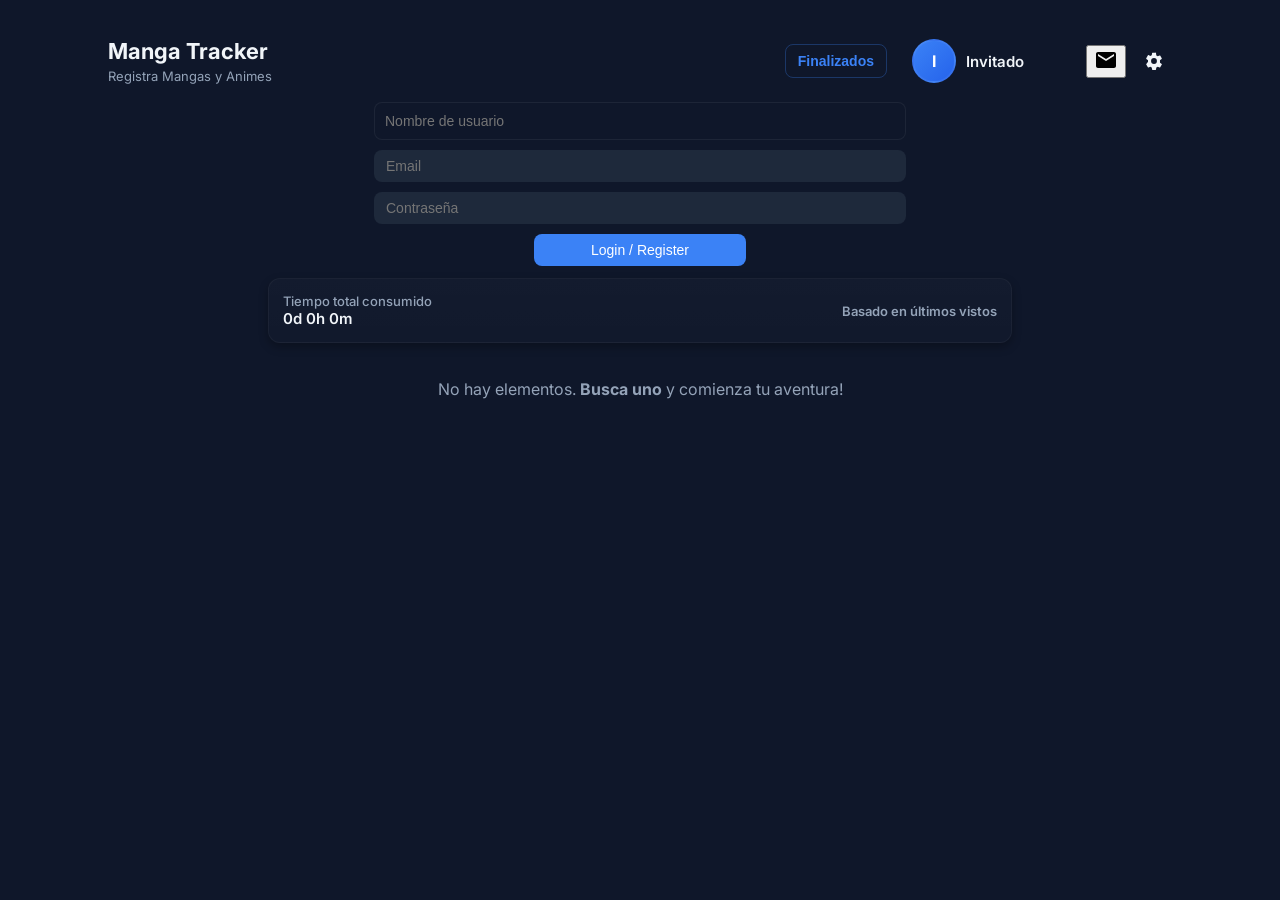
==== index.html @ c541d870 "deleting review" ====
<!doctype html>
<html lang="es">
<head>
  <meta charset="utf-8" />
  <meta name="viewport" content="width=device-width,initial-scale=1" />
  <title>Manga Tracker</title>
  <link href="https://fonts.googleapis.com/css2?family=Inter:wght@400;600;700&display=swap" rel="stylesheet">
  <link rel="icon" href="./icons/icon.png" type="image/png" />
  <link rel="stylesheet" href="styles.css">
  <!-- FAVICONS -->
  <link rel="icon" type="image/png" sizes="16x16" href="./icons/icon-16.png">
  <link rel="icon" type="image/png" sizes="32x32" href="./icons/icon-32.png">
  <link rel="icon" type="image/png" sizes="192x192" href="./icons/icon-192.png">

  <link rel="apple-touch-icon" sizes="192x192" href="./icons/icon-192.png">
  <link rel="shortcut icon" href="./icons/icon-32.png">

  <!-- MANIFEST -->
  <link rel="manifest" href="manifest.json">

  <meta name="description" content="Lleva seguimiento de tus mangas y animes con carga instantánea, sincronización en la nube y detección de nuevos capítulos.">
  <meta name="keywords" content="manga tracker, zonatmo, anime tracker, seguimiento manga, capitulos nuevos">

  <!-- OpenGraph for social -->
  <meta property="og:title" content="MangaTracker – Tu biblioteca personalizada">
  <meta property="og:description" content="Organiza tu progreso de manga y anime fácilmente.">
  <meta property="og:image" content="icon.png">
  <meta property="og:url" content="https://woldroj.github.io/Manga-Tracker/">
  <!-- Google tag (gtag.js) -->
  <script async src="https://www.googletagmanager.com/gtag/js?id=G-1VY5WJG76J"></script>
  <script>
    window.dataLayer = window.dataLayer || [];
    function gtag(){dataLayer.push(arguments);}
    gtag('js', new Date());
    gtag('config', 'G-1VY5WJG76J');
  </script>

<!-- HTML -->
</head>
<body data-theme="dark">
  <div class="app">
    <header class="app-header">
      <div class="brand">
        <div class="title">Manga Tracker</div>
        <div class="subtitle">Registra Mangas y Animes</div>
      </div>

      <!-- Desktop profile + gear -->
      <div class="profile-area" id="profile-area" aria-hidden="false">
        <div class="top-actions">

          <!-- BUTTONS TOP -->

          <button id="btn-volver-search" style="display:none" class="top-btn">Volver</button>
          <button id="btn-finalizados-pc" class="top-btn">Finalizados</button>
          <button id="btn-volver-pc" class="top-btn" style="display:none;">Volver</button>
        </div>

        <!-- PROFILE -->

        <div class="profile-pic" id="profile-pic" title="Ver perfil / ajustes">
          <img id="profile-img" src="" alt="avatar" style="display:none">
          <span id="profile-initial" class="profile-initial">I</span>
        </div>

        <div class="user-block">
          <div class="user-name" id="user-name-block">
            <span id="user-display">Invitado</span>
          </div>
        </div>

        <!-- SETTINGS -->

        <div class="notifications-container">
          <button id="btn-mail-requests" class="icon-btn" title="Solicitudes de amistad">
            <svg viewBox="0 0 24 24" width="24" height="24" fill="currentColor">
              <path d="M20 4H4c-1.1 0-1.99.9-1.99 2L2 18c0 1.1.9 2 2 2h16c1.1 0 2-.9 2-2V6c0-1.1-.9-2-2-2zm0 4l-8 5-8-5V6l8 5 8-5v2z"/>
            </svg>
            <span id="request-badge" class="badge hidden">0</span>
          </button>
          
          <div id="requests-dropdown" class="dropdown-content hidden">
            <div class="dropdown-header">Solicitudes de amistad</div>
            <div id="requests-items-list">
              <p class="empty-msg">No tienes solicitudes pendientes</p>
            </div>
          </div>
        </div>

        <button class="gear-btn" id="gear-btn" aria-label="Ajustes" title="Ajustes">
          <!-- gear SVG (simple, well-proportioned) -->
          <svg viewBox="0 0 24 24" fill="currentColor" aria-hidden="true">
            <path d="M19.14 12.936c.04-.303.06-.61.06-.936s-.02-.633-.06-.936l2.03-1.58a.5.5 0 0 0 .12-.64l-1.92-3.32a.5.5 0 0 0-.6-.22l-2.39.96a7.03 7.03 0 0 0-1.62-.94l-.36-2.54A.5.5 0 0 0 13.8 2h-3.6a.5.5 0 0 0-.5.42l-.36 2.54a7.03 7.03 0 0 0-1.62.94l-2.39-.96a.5.5 0 0 0-.6.22L2.7 8.84a.5.5 0 0 0 .12.64l2.03 1.58c-.04.303-.06.61-.06.936s.02.633.06.936L2.82 15.56a.5.5 0 0 0-.12.64l1.92 3.32c.14.24.45.34.7.22l2.39-.96c.5.38 1.05.69 1.62.94l.36 2.54c.05.28.28.49.56.49h3.6c.28 0 .51-.21.56-.49l.36-2.54c.57-.25 1.12-.56 1.62-.94l2.39.96c.25.1.55.02.7-.22l1.92-3.32a.5.5 0 0 0-.12-.64l-2.03-1.58zM12 15.5A3.5 3.5 0 1 1 12 8.5a3.5 3.5 0 0 1 0 7z"/>
          </svg>
        </button>

            <!-- SETTINGS SIDEBAR -->
        <aside class="settings-sidebar" id="settings-sidebar" aria-hidden="true">

          <div class="settings-content">
            <div class="settings-header">
              <h3>Ajustes</h3>
            </div>

            <div class="settings-divider"></div>
            <!-- TEMAS CLAROS -->
            <div class="settings-section">
              <h4>Claros</h4>
              <div class="theme-grid" id="theme-grid-light"></div>
            </div>

            <div class="settings-divider"></div>

            <!-- TEMAS OSCUROS -->
            <div class="settings-section">
              <h4>Oscuros</h4>
              <div class="theme-grid" id="theme-grid-dark"></div>
            </div>

            <div class="settings-divider"></div>

            <div class="settings-section" id="s-goProfile">
              <svg viewBox="0 0 24 24" width="24" height="24" fill="currentColor">
                <path d="M12 12c2.76 0 5-2.24 5-5S14.76 2 12 2 7 4.24 7 7s2.24 5 5 5z" />
                <path d="M2 22c0-4.42 4.03-8 10-8s10 3.58 10 8" />
              </svg>
              <div class="label">Perfil</div>
            </div>

            <div class="settings-divider"></div>

            <div class="settings-section" id="s-goFriends">
              <svg viewBox="0 0 24 24" fill="currentColor" width="24" height="24">
                <path d="M16 11c1.66 0 2.99-1.34 2.99-3S17.66 5 16 5s-3 1.34-3 3 1.34 3 3 3zm-8 0c1.66 0 2.99-1.34 2.99-3S9.66 5 8 5 5 6.34 5 8s1.34 3 3 3zm0 2c-2.33 0-7 1.17-7 3.5V19h14v-2.5c0-2.33-4.67-3.5-7-3.5zm8 0c-.29 0-.62.02-.97.05 1.16.84 1.97 1.97 1.97 3.45V19h6v-2.5c0-2.33-4.67-3.5-7-3.5z"/>
              </svg>
              <div class="label">Amigos</div>
            </div>

          </div>

          <!-- FOOTER -->
          <div class="settings-footer">

            <div class="settings-item" id="s-signout">
              <!-- TU SVG EXISTENTE -->
              <svg viewBox="0 0 24 24" fill="currentColor" width="18" height="18">
                <path d="M16 13v-2H7V8l-5 4 5 4v-3h9zM20 3h-8v2h8v14h-8v2h8a2 2 0 0 0 2-2V5a2 2 0 0 0-2-2z"/>
              </svg>
              <span>Cerrar sesión</span>
            </div>

            <div class="settings-divider"></div>

            <button class="settings-close-btn" id="settings-close">
              Cerrar
            </button>

          </div>
        </aside>

        <div class="settings-overlay" id="settings-overlay"></div>
      </div>
    </header>

    <!-- auth controls -->
    <div class="controls" id="auth-controls">
      <input type="text" id="username" placeholder="Nombre de usuario">
      <input type="email" id="email" placeholder="Email">
      <input type="password" id="password" placeholder="Contraseña">
      <button id="btn-login" class="btn primary">Login / Register</button>
    </div>

    <!-- desktop logged controls -->
    <div class="controls" id="user-controls" style="display:none">
      <div id="jikan-alert" style="display: none; background: #fef2f2; border-left: 5px solid #ef4444; padding: 15px; margin: 15px; border-radius: 8px; position: relative; overflow: hidden; animation: fadeIn 0.4s ease;">
        <div style="display: flex; align-items: center; gap: 12px;">
            <span style="font-size: 24px;">⚠️</span>
            <div>
                <h4 style="margin: 0; color: #991b1b; font-size: 1rem;">Servidores de MyAnimeList saturados</h4>
                <p style="margin: 5px 0 0; color: #b91c1c; font-size: 0.85rem;">
                    Fallo global de Jikan (API). Se restablecera pasado un tiempo...
                </p>
            </div>
        </div>
        <div id="alert-progress" style="position: absolute; bottom: 0; left: 0; height: 3px; background: #ef4444; width: 100%;"></div>
    </div>
      <!-- 🔍 MANGA SEARCHER -->
      <section id="zm-search" class="search-box">
        <div class="search-bar">
          <input id="zm-query" type="text" placeholder="Buscar manga o anime…">

          <button id="filter-btn" class="btn">Filtrar</button>

          <button id="zm-search-btn">Buscar</button>
        </div>

        <div id="filter-panel" class="filter-panel hidden">
          <div class="filter-group">
            <label>Tipo</label>
            <select id="filter-type">
              <option value="manga">Manga</option>
              <option value="anime">Anime</option>
            </select>
          </div>

          <div class="filter-group">
            <label>Ordenar por</label>
            <select id="filter-order">
              <option value="chapters">Capítulos</option>
              <option value="title">Título</option>
            </select>
          </div>

          <div class="filter-group">
            <label>Orden</label>
            <select id="filter-sort">
              <option value="desc">Descendente</option>
              <option value="asc">Ascendente</option>
            </select>
          </div>
        </div>

        <div id="zm-results" class="grid"></div>
      </section>
    </div>

    <!-- time box (total consumed) -->
    <div id="time-box" aria-hidden="true">
      <div>
        <div class="label">Tiempo total consumido</div>
        <div id="time-box-value">0d 0h 0m</div>
      </div>
      <div style="font-size:13px;color:var(--muted)">Basado en últimos vistos</div>
    </div>

    <main>
      <section class="grid" id="grid"></section>
      <p id="empty" style="color:var(--muted);text-align:center;">No hay elementos. <strong> Busca uno</strong> y comienza tu aventura!</p>
    </main>

    <section id="user-view" class="view-container" style="display: none; padding: 20px 0;">
      <div class="user-profile-header">
        <div class="user-avatar-wrapper">
          <img id="user-page-avatar" src="./icons/icon-192.png" alt="Perfil">
          <button class="avatar-edit-btn" onclick="document.getElementById('file-photo').click()">
            <svg viewBox="0 0 24 24" width="18" height="18" fill="none" stroke="currentColor" stroke-width="2">
              <path d="M23 19a2 2 0 0 1-2 2H3a2 2 0 0 1-2-2V8a2 2 0 0 1 2-2h4l2-3h6l2 3h4a2 2 0 0 1 2 2z" />
              <circle cx="12" cy="13" r="4" />
            </svg>
          </button>
        </div>
        <div class="user-info-text">
          <div class="name-edit-group">
            <h1 id="user-page-name">Nombre de Usuario</h1>
            <span id="my-user-code" class="user-code-display" title="Haz click para copiar">MT-XXXXXX</span>
            <span id="copy-toast" class="copy-toast">¡Copiado!</span>
            <button id="btn-edit-name-page" class="icon-btn-edit">
              <svg viewBox="0 0 24 24" width="16" height="16" fill="none" stroke="currentColor" stroke-width="2">
                <path d="M11 4H4a2 2 0 0 0-2 2v14a2 2 0 0 0 2 2h14a2 2 0 0 0 2-2v-7" />
                <path d="M18.5 2.5a2.121 2.121 0 0 1 3 3L12 15l-4 1 1-4 9.5-9.5z" />
              </svg>
            </button>
          </div>
          <p id="user-page-email" class="muted-text">correo@ejemplo.com</p>
          <textarea id="user-bio" class="bio-textarea" placeholder="Escribe tu biografía aquí..."></textarea>
        </div>
      </div>

      <div id="public-mangas-container" class="profile-section">
        </div>

      <div class="profile-section stats-area">
        <div class="stats-header">
          <h2 class="section-title">Estadísticas</h2>
        </div>
        <div id="stats-content" class="stats-grid-display">
          <div class="stat-card"> <span id="stat-total">0</span> <label>Mangas y Animes</label> </div>
          <div class="stat-card"> <span id="stat-chapters">0</span> <label>Capítulos</label> </div>
          <div class="stat-card"> <span id="stat-time">0h</span> <label>Tiempo</label> </div>
        </div>
      </div>
    </section>

    <div id="friends-view" class="view-container" style="display:none">
      <div class="friends-header">
        <h2>Amigos</h2>
        <div class="search-friend-box">
          <input type="text" id="friend-search-input" placeholder="Buscar por código (ej: MT-WU893G)">
          <button id="btn-search-friend" class="btn primary">Buscar</button>
        </div>
      </div>

      <div id="search-result-area"></div>

      <div class="friends-sections">
        <section>
          <div id="mobile-requests-panel" class="hidden only-mobile-panel" style="
            margin: 15px;
            padding: 15px;
            background: rgba(59, 130, 246, 0.1);
            border: 1px dashed #3b82f6;
            border-radius: 12px;">

            <div style="display: flex; justify-content: space-between; align-items: center; margin-bottom: 12px;">
                <h3 style="font-size: 0.85rem; color: #3b82f6; text-transform: uppercase; letter-spacing: 1px; margin: 0;">
                    Solicitudes Pendientes
                </h3>
                <span id="requests-count-tag" style="background: #3b82f6; color: white; padding: 2px 8px; border-radius: 10px; font-size: 0.75rem; font-weight: bold;">0</span>
            </div>
            
            <div id="mobile-requests-list" style="display: flex; flex-direction: column; gap: 10px;"></div>
          </div>
        </section>

        <section>
          <h3>Mis Amigos</h3>
            <div id="friends-list-grid" class="friends-grid">
              <p class="muted-text">Aún no tienes amigos agregados.</p>
            </div>
        </section>
      </div>
    </div>

    <div id="public-profile-modal" class="modal hidden">
      <div class="profile-modal-content">
        <button id="close-public-profile" class="gear-btn" style="position: absolute; top: 15px; right: 15px;">
          <svg viewBox="0 0 24 24" width="24" height="24" fill="none" stroke="currentColor" stroke-width="2"><path d="M18 6L6 18M6 6l12 12"/></svg>
        </button>

        <div class="user-profile-header">
          <div class="user-avatar-wrapper">
            <img id="public-avatar" src="./icons/icon-192.png" alt="Avatar">
          </div>
          <div class="user-info-text">
            <h2 id="public-username" style="margin:0">Cargando...</h2>
            <span id="public-usercode" class="user-code-display">#000000</span>
            <p id="public-bio" class="bio-textarea" style="background:transparent; border:none; padding:0; min-height:auto; font-style:italic"></p>
          </div>
        </div>

        <div id="public-profile-action" style="margin-top: -15px; margin-bottom: 20px;"></div>

        <div class="user-public-section">
            <h3>Mangas</h3>
            <div id="public-mangas-list" class="mini-grid"></div>
        </div>

        <div class="user-public-section">
            <h3>Animes</h3>
            <div id="public-animes-list" class="mini-grid"></div>
        </div>

        <div class="profile-section">
          <div id="public-stats-container" style="position: relative;">
              <div id="public-stats" class="stats-grid-display">
                </div>
          </div>
        </div>
      </div>
    </div>
  </div>

  <!-- mobile bottom bar -->
  <div class="mobile-bar" id="mobile-bar" aria-hidden="true">
    <button class="mobile-btn" id="mobile-profile" title="Perfil" aria-label="Perfil" style="padding:0;border-radius:50%;">
      <div id="mobile-profile-pic" style="
        width:40px;height:40px;border-radius:50%;
        overflow:hidden;
        background:linear-gradient(135deg,#3b82f6,#2563eb);
        display:flex;align-items:center;justify-content:center;
      ">
        <img id="mobile-profile-img" src="" style="display:none;width:100%;height:100%;object-fit:cover;">
        <span id="mobile-profile-initial" style="font-weight:700;color:white;font-size:16px;">I</span>
      </div>
    </button>

    <button class="mobile-btn notifications-container" id="mobile-friends" title="Amigos" aria-label="Amigos">
      <svg viewBox="0 0 24 24" width="22" height="22" fill="none" stroke="currentColor" stroke-width="2" stroke-linecap="round" stroke-linejoin="round">
        <path d="M17 21v-2a4 4 0 0 0-4-4H5a4 4 0 0 0-4 4v2"></path>
        <circle cx="9" cy="7" r="4"></circle>
        <path d="M23 21v-2a4 4 0 0 0-3-3.87"></path>
        <path d="M16 3.13a4 4 0 0 1 0 7.75"></path>
      </svg>
      <span id="friend-badge-mobile" class="badge hidden">0</span>
    </button>

    <!-- BUTTON HOME (MÓVIL) -->
    <button class="mobile-btn" id="mobile-home" title="Inicio" aria-label="Inicio">
      <svg viewBox="0 0 24 24" width="20" height="20" fill="currentColor"><path d="M12 3l9 8h-3v10H6V11H3l9-8z"></path></svg>
    </button>

    <!-- BUTTON FINISHED (MÓVIL) -->
    <button class="mobile-btn" id="btn-finalizados-mobile" title="Finalizados" aria-label="Finalizados">
      <svg viewBox="0 0 24 24" width="20" height="20" fill="currentColor"><path d="M9 16.2l-3.5-3.5L4 14.2l5 5 11-11-1.5-1.5L9 16.2z"></path></svg>
    </button>

    <button class="mobile-btn" id="mobile-gear" title="Ajustes" aria-label="Ajustes">
      <!-- SVG To Mobile -->
      <svg viewBox="0 0 24 24" width="20" height="20" fill="currentColor">
        <path d="M19.14 12.936c.04-.303.06-.61.06-.936s-.02-.633-.06-.936l2.03-1.58a.5.5 0 0 0 .12-.64l-1.92-3.32a.5.5 0 0 0-.6-.22l-2.39.96a7.03 7.03 0 0 0-1.62-.94l-.36-2.54A.5.5 0 0 0 13.8 2h-3.6a.5.5 0 0 0-.5.42l-.36 2.54a7.03 7.03 0 0 0-1.62.94l-2.39-.96a.5.5 0 0 0-.6.22L2.7 8.84a.5.5 0 0 0 .12.64l2.03 1.58c-.04.303-.06.61-.06.936s.02.633.06.936L2.82 15.56a.5.5 0 0 0-.12.64l1.92 3.32c.14.24.45.34.7.22l2.39-.96c.5.38 1.05.69 1.62.94l.36 2.54c.05.28.28.49.56.49h3.6c.28 0 .51-.21.56-.49l.36-2.54c.57-.25 1.12-.56 1.62-.94l2.39.96c.25.1.55.02.7-.22l1.92-3.32a.5.5 0 0 0-.12-.64l-2.03-1.58zM12 15.5A3.5 3.5 0 1 1 12 8.5a3.5 3.5 0 0 1 0 7z"/>
      </svg>
    </button>
  </div>

  <!-- hidden inputs -->
  <input id="file-photo" type="file" accept="image/*" style="display:none">

  <!-- MODAL MOVE TO FINISHED -->
  <div id="finish-modal" class="finish-modal hidden">
    <div class="finish-panel">
      <h3>¿Mover a finalizados?</h3>
      <p>Has marcado este título como terminado.<br>¿Quieres moverlo a la sección de finalizados?</p>

      <div class="finish-actions">
        <button id="finish-cancel" class="btn">Cancelar</button>
        <button id="finish-confirm" class="btn primary">Mover</button>
      </div>
    </div>
  </div>

  <button id="btn-scroll-top" class="scroll-top-btn" title="Subir arriba">
    <svg viewBox="0 0 24 24" width="24" height="24" fill="none" stroke="currentColor" stroke-width="2.5" stroke-linecap="round" stroke-linejoin="round">
      <path d="M18 15l-6-6-6 6"/>
    </svg>
  </button>

  <!-- Loader -->
  <div id="searchLoader" class="search-loader hidden">
    <dotlottie-wc
      src="https://lottie.host/9a42a72a-6037-4172-8187-fc0ce79b6966/Q7tT8o2ocj.lottie"
      style="width:200px;height:200px"
      autoplay
      loop>
    </dotlottie-wc>
  </div>

<script
  src="https://unpkg.com/@lottiefiles/dotlottie-wc@0.8.11/dist/dotlottie-wc.js"
  type="module"
></script>

<script type="module" src="app.js"></script>
</body>
</html>
---- styles.css ----
:root {
  --bg: #0f172a;
  --card: #1e293b;
  --accent: #f1f5f9;
  --accent-2: #3b82f6;
  --muted: #94a3b8;
  --shadow: rgba(0, 0, 0, 0.28);
}

/* base */
* {
  box-sizing: border-box;
}
html,
body {
  margin: 0;
  padding: 0;
  font-family:
    Inter,
    system-ui,
    -apple-system,
    Segoe UI,
    Roboto,
    "Helvetica Neue",
    Arial;
  background: var(--bg);
  color: var(--accent);
  -webkit-font-smoothing: antialiased;
}
a {
  color: var(--accent-2);
  text-decoration: none;
}
.app {
  max-width: 1100px;
  margin: 20px auto;
  padding: 18px;
}

/* header */
header.app-header {
  display: flex;
  align-items: center;
  justify-content: space-between;
  gap: 12px;
  margin-bottom: 18px;
}
.brand {
  display: flex;
  flex-direction: column;
  align-items: flex-start;
  gap: 4px;
}
.brand .title {
  font-size: 22px;
  font-weight: 700;
  margin: 0;
}
.brand .subtitle {
  font-size: 13px;
  color: var(--muted);
}

/* profile area */
.profile-area {
  display: flex;
  align-items: center;
  gap: 10px;
  position: relative;
}
.profile-pic {
  width: 44px;
  height: 44px;
  border-radius: 50%;
  background: linear-gradient(135deg, #3b82f6, #2563eb);
  overflow: hidden;
  display: inline-flex;
  align-items: center;
  justify-content: center;
  cursor: pointer;
  border: 2px solid rgba(255, 255, 255, 0.06);
}
.profile-pic img {
  width: 100%;
  height: 100%;
  object-fit: cover;
  display: block;
}
.profile-initial {
  font-weight: 700;
  color: white;
  font-size: 16px;
  user-select: none;
}
.user-block {
  display: flex;
  flex-direction: column;
  align-items: flex-start;
  gap: 2px;
  min-width: 110px;
}
.user-name {
  font-weight: 600;
  font-size: 15px;
  color: var(--accent);
  display: flex;
  align-items: center;
  gap: 8px;
  max-width: 60%;
}
.user-name input {
  background: transparent;
  border: 1px solid rgba(255, 255, 255, 0.06);
  color: var(--accent);
  padding: 6px 8px;
  border-radius: 8px;
  width: 140px;
  font-weight: 600;
}

/* gear button */
.gear-btn {
  background: transparent;
  border: 0;
  color: var(--accent);
  cursor: pointer;
  padding: 8px;
  font-size: 18px;
  display: inline-flex;
  align-items: center;
  justify-content: center;
}
.gear-btn svg {
  width: 20px;
  height: 20px;
  display: block;
}

#btn-login {
  cursor: pointer;
}

/* ===============================
          SETTINGS SIDEBAR
   =============================== */

.settings-sidebar {
  position: fixed;
  top: 0;
  right: 0;
  width: 320px;
  max-width: 90%;
  height: 100vh;
  background: var(--card);
  transform: translateX(100%);
  transition: transform 0.3s ease;
  z-index: 3000;
  display: flex;
  flex-direction: column;
}

.settings-sidebar.open {
  transform: translateX(0);
}

.settings-content {
  flex: 1;
  overflow-y: auto;
  padding: 16px;
}

.settings-section h4 {
  margin: 0 0 8px;
  font-size: 14px;
  color: var(--muted);
  font-weight: 600;
}

.settings-section {
  margin-bottom: 18px;
}

.settings-section.danger button {
  width: 100%;
  padding: 12px;
  background: #ef4444;
  color: white;
  border: none;
  border-radius: 10px;
  font-weight: 600;
  cursor: pointer;
}

/* footer */
.settings-footer {
  padding: 14px;
  border-top: 1px solid rgba(255, 255, 255, 0.08);
}

.settings-footer .settings-item {
  display: flex;
  align-items: center;
  gap: 10px;
  padding: 10px;
  cursor: pointer;
  border-radius: 8px;
}

.settings-footer .settings-item:hover {
  background: rgba(255, 255, 255, 0.05);
}

.settings-header {
  padding: 16px;
}

.settings-divider {
  height: 1px;
  background: var(--muted);
  margin: 12px 0;
}

.settings-close-btn {
  width: 100%;
  padding: 10px;
  background: transparent;
  border: 1px solid rgba(255, 255, 255, 0.12);
  border-radius: 10px;
  color: var(--accent);
  font-weight: 600;
  cursor: pointer;
}

.settings-close-btn:hover {
  background: rgba(255, 255, 255, 0.05);
}

/* overlay */
.settings-overlay {
  position: fixed;
  inset: 0;
  background: rgba(0, 0, 0, 0.5);
  opacity: 0;
  pointer-events: none;
  transition: opacity 0.2s ease;
  z-index: 2900;
}

.settings-overlay.open {
  opacity: 1;
  pointer-events: auto;
}

#s-goProfile,
#s-goFriends {
  display: flex;
  justify-content: flex-start;
  align-items: center;
  gap: 12px;
}

#s-goProfile,
#s-goFriends {
  cursor: pointer;
}

.theme-grid {
  display: flex;
  gap: 8px;
  flex-wrap: wrap;
  padding-top: 8px;
}
.theme-swatch {
  width: 28px;
  height: 28px;
  border-radius: 6px;
  cursor: pointer;
  border: 2px solid rgba(255, 255, 255, 0.06);
}

/* controls / inputs */
.controls {
  display: flex;
  gap: 10px;
  flex-wrap: wrap;
  justify-content: center;
  margin-top: 8px;
  flex-direction: column;
  align-items: center;
}
.controls input,
.controls button,
.controls select {
  padding: 8px 12px;
  border-radius: 8px;
  border: none;
  font-size: 14px;
  width: 50%;
}
.controls input,
.controls select {
  background: var(--card);
  color: var(--accent);
}
.btn.primary {
  background: var(--accent-2);
  color: #fff;
  border-radius: 8px;
  width: 20%;
}
.btn.ghost {
  background: transparent;
  border: 1px solid var(--accent-2);
  color: var(--accent-2);
  border-radius: 8px;
}
button.add-jikan:disabled {
  background: #3a3a3a;
  color: #aaa;
  cursor: not-allowed;
  opacity: 0.7;
}
#username {
  width: 50%;
}
#btn-add {
  width: 40%;
}

/* grid & cards */
.grid {
  display: grid;
  grid-template-columns: repeat(auto-fill, minmax(250px, 1fr));
  gap: 18px;
  margin-top: 18px;
}
.card {
  background: var(--card);
  border-radius: 14px;
  overflow: hidden;
  box-shadow: 0 8px 20px var(--shadow);
  display: flex;
  flex-direction: column;
  transition: transform 0.18s;
  cursor: default;
}
.card:hover {
  transform: translateY(-4px);
}
.card .thumb {
  width: 100%;
  height: 140px;
  background: linear-gradient(135deg, #3b82f6, #2563eb);
  display: flex;
  align-items: center;
  justify-content: center;
  overflow: hidden;
}
.card .thumb img {
  width: 100%;
  height: 100%;
  object-fit: cover;
}
.card .meta {
  padding: 12px;
  display: flex;
  flex-direction: column;
  gap: 6px;
}
.card .title {
  font-size: 18px;
  font-weight: 700;
  color: var(--accent);
}
.card .genre {
  font-size: 13px;
  color: var(--muted);
}
.card .last {
  font-size: 14px;
  color: var(--accent);
}
.card .actions {
  display: flex;
  justify-content: space-between;
  align-items: center;
  padding: 10px 12px;
  border-top: 1px solid rgba(255, 255, 255, 0.04);
}
.card .link {
  padding: 6px 8px;
  border-radius: 8px;
  background: transparent;
  color: var(--accent-2);
  border: 1px solid rgba(59, 130, 246, 0.08);
  font-weight: 600;
}
.card .small {
  font-size: 13px;
  padding: 6px 10px;
  border-radius: 8px;
  border: none;
  cursor: pointer;
}

/* modal & form */
.modal {
  position: fixed;
  inset: 0;
  display: none;
  align-items: center;
  justify-content: center;
  background: rgba(0, 0, 0, 0.6);
  padding: 20px;
  z-index: 999;
}
.modal.open {
  display: flex;
}
.panel {
  width: 100%;
  max-width: 560px;
  background: var(--card);
  border-radius: 14px;
  padding: 18px;
}
.form-row {
  display: flex;
  gap: 10px;
  margin-bottom: 12px;
  flex-wrap: wrap;
}
.form-row .col {
  flex: 1;
}
label {
  display: block;
  font-size: 12px;
  color: var(--muted);
  margin-bottom: 6px;
}
input[type="text"],
select,
input[type="url"],
textarea {
  width: 100%;
  padding: 10px;
  border-radius: 8px;
  border: 1px solid rgba(255, 255, 255, 0.06);
  font-size: 14px;
  background: var(--bg);
  color: var(--accent);
}
textarea {
  min-height: 80px;
  resize: vertical;
}
.uploader {
  display: flex;
  gap: 8px;
  align-items: center;
}
.fakefile {
  padding: 8px 10px;
  border-radius: 8px;
  border: 1px dashed rgba(255, 255, 255, 0.12);
  cursor: pointer;
  color: var(--muted);
}

/* category header */
h2.tipo-header {
  display: flex;
  align-items: center;
  font-size: 20px;
  color: var(--accent-2);
  font-weight: 600;
  margin: 20px 0 10px 0;
  white-space: nowrap;
}
h2.tipo-header::after {
  content: "";
  flex-grow: 1;
  height: 1px;
  background: var(--accent-2);
  margin-left: 10px;
  opacity: 0.18;
}

#empty {
  color: var(--muted);
  text-align: center;
  margin-top: 18px;
}

/* mobile bottom bar */
.mobile-bar {
  display: none;
  position: fixed;
  left: 12px;
  right: 12px;
  bottom: 14px;
  height: 64px;
  background: var(--card);
  border-radius: 999px;
  box-shadow: 0 12px 30px rgba(0, 0, 0, 0.45);
  z-index: 1400;
  align-items: center;
  justify-content: space-around;
  padding: 0 16px;
}
.mobile-btn {
  background: transparent;
  border: 0;
  color: var(--accent);
  font-size: 18px;
  cursor: pointer;
  display: flex;
  align-items: center;
  gap: 8px;
}
.mobile-add {
  width: 56px;
  height: 56px;
  border-radius: 50%;
  background: var(--accent-2);
  color: white;
  display: flex;
  align-items: center;
  justify-content: center;
  box-shadow: 0 6px 18px rgba(0, 0, 0, 0.35);
  transform: translateY(-6px);
  font-size: 26px;
  border: 4px solid rgba(255, 255, 255, 0.03);
}

.small-toast {
  font-size: 13px;
  color: var(--accent-2);
  margin-top: 6px;
}

/* LAZY FADE-IN */
img[loading="lazy"] {
  opacity: 0;
  transition: opacity 0.3s;
}
img[loading="lazy"].loaded {
  opacity: 1;
}

/* time box */
#time-box {
  display: flex;
  margin: 12px auto;
  padding: 14px;
  border-radius: 12px;
  background: linear-gradient(
    180deg,
    rgba(255, 255, 255, 0.02),
    rgba(255, 255, 255, 0.01)
  );
  color: var(--accent);
  box-shadow: 0 4px 10px var(--shadow);
  font-size: 15px;
  font-weight: 600;
  border: 1px solid rgba(255, 255, 255, 0.04);
  align-items: center;
  justify-content: space-between;
  gap: 12px;
  width: 70%;
}
#time-box .label {
  color: var(--muted);
  font-weight: 500;
  font-size: 13px;
}

/* switch */
.switch {
  position: relative;
  display: inline-block;
  width: 42px;
  height: 22px;
}

.switch input {
  display: none;
}

/* Slider visible */
.slider {
  position: absolute;
  cursor: pointer;
  inset: 0;
  background: var(--switch-off, var(--muted)); /* color apagado según tema */
  border-radius: 22px;
  transition: 0.3s;
  box-shadow: inset 0 0 2px rgba(0, 0, 0, 0.5); /* un poquito de sombra para contraste */
}

/* Circulito */
.slider::before {
  position: absolute;
  content: "";
  height: 16px;
  width: 16px;
  left: 3px;
  top: 3px;
  background: var(
    --switch-circle,
    #fff
  ); /* siempre visible sobre cualquier fondo */
  border-radius: 50%;
  transition: 0.3s;
  box-shadow: 0 1px 2px rgba(0, 0, 0, 0.3);
}

/* Cuando está activo */
input:checked + .slider {
  background: var(--switch-on, var(--accent-2)); /* color destacado del tema */
}

input:checked + .slider::before {
  transform: translateX(20px);
}

.grid h2.tipo-header {
  grid-column: 1 / -1 !important;
  width: 100%;
  display: flex; /* 🔥 Necesario para que la línea vuelva */
  align-items: center;
  margin: 20px 0 10px 0;
}

.search-box {
  margin-top: 16px;
  min-width: 40%;
}

#user-control {
  align-items: stretch;
}

#zm-search {
  width: 100%;
  margin: 0 auto;
  min-width: unset !important;
}

#zm-results {
  max-width: 1100px;
  width: 100%;
  margin: 0 auto;
  display: grid;
  grid-template-columns: repeat(4, 1fr);
  gap: 12px;
}

.search-bar {
  display: flex;
  gap: 8px;
  width: 100%;
  max-width: 40%;
  margin: 0 auto 12px auto;
  margin-top: 50px;
  margin-bottom: 12px;
}

.search-bar input {
  flex: 1;
  width: auto;
  padding: 10px 12px;
  border-radius: 10px;
  border: 1px solid rgba(255, 255, 255, 0.1);
  background: var(--card);
  color: var(--accent);
}

.search-bar button {
  white-space: nowrap;
  padding: 10px 14px;
  border-radius: 10px;
  border: none;
  background: var(--accent-2);
  color: white;
  font-weight: 600;
  cursor: pointer;
  width: 20%;
}

.controls #zm-search input,
.controls #zm-search button,
.controls #zm-search select {
  width: auto !important;
}

.controls {
  align-items: center;
}

.filter-panel {
  position: absolute;
  background: var(--card);
  border: 1px solid rgba(255, 255, 255, 0.08);
  border-radius: 12px;
  left: 50%;
  padding: 12px;
  margin-top: 8px;
  z-index: 1000;
  width: 220px;
}

.filter-panel.hidden {
  display: none;
}

.filter-group {
  display: flex;
  flex-direction: column;
  gap: 4px;
  margin-bottom: 10px;
}

.filter-group label {
  font-size: 13px;
  color: var(--muted);
}

.filter-group select {
  padding: 6px;
  border-radius: 6px;
  background: var(--bg);
  color: var(--accent);
  border: 1px solid rgba(255, 255, 255, 0.1);
}

/* responsive */
@media (max-width: 920px) {
  .search-box {
    width: 100%;
    margin: 0 auto;
    padding: 0 10px;
  }
  .search-bar {
    flex-direction: column;
    align-items: stretch;
    width: 100%;
    gap: 8px;
  }
  .search-bar input {
    width: 100%;
    flex: none;
  }
  .search-bar button {
    width: 100%;
  }
}
@media (max-width: 720px) {
  .brand .title {
    font-size: 18px;
  }
}
@media (max-width: 580px) {
  header.app-header {
    justify-content: center;
  }
  .profile-area {
    display: none !important;
  }
  .brand {
    align-items: center;
  }
  .brand .title {
    text-align: center;
  }
  .brand .subtitle {
    text-align: center;
  }
  .mobile-bar {
    display: flex !important;
  }
  .app {
    padding-bottom: 100px;
  }
  .form-row {
    flex-direction: column;
  }
  #btn-add {
    display: none !important;
  }
  #mobile-gear {
    width: 40px;
    height: 40px;
    border-radius: 50%;
    padding: 0;
    display: flex;
    align-items: center;
    justify-content: center;
    gap: 0;
  }
  #mobile-gear svg {
    width: 22px;
    height: 22px;
  }
  #mobile-profile-pic {
    width: 38px;
    height: 38px;
  }
  #btn-finalizados-pc {
    display: none !important;
  }
  .search-box {
    width: 100%;
    margin: 0 auto;
    padding: 0 10px;
  }
  .search-bar {
    flex-direction: column;
    align-items: stretch;
    width: 100%;
    gap: 8px;
    max-width: 80%;
  }
  .search-bar input {
    width: 100%;
    flex: none;
  }
  .search-bar button {
    width: 100%;
  }
  #zm-results {
    width: 100%;
    margin: 0 auto;
    grid-template-columns: repeat(1, 1fr);
  }
  .controls {
    align-items: stretch;
  }
  .filter-panel {
    left: auto;
    width: 86.98%;
  }
  #username,
  #email,
  #password,
  #btn-login {
    left: 12px;
    right: 12px;
    width: auto;
  }

  .profile-modal-content {
    background: var(--card);
    width: 98% !important;
    max-height: 90vh;
    max-width: 98% !important; /* No ocupa toda la pantalla de alto */
    overflow-y: auto; /* Permite scroll si el contenido es largo */
    border-radius: 20px;
    padding: 30px;
    position: relative;
    border: 1px solid rgba(255, 255, 255, 0.1);
    box-shadow: 0 25px 50px -12px rgba(0, 0, 0, 0.5);
  }

  .btn-danger-outline {
    background: transparent;
    color: #ff4d4d;
    border: 1px solid #ff4d4d;
    padding: 8px 16px;
    border-radius: 8px;
    cursor: pointer;
    font-weight: 600;
    margin-top: 15px;
    transition: 0.3s;
    z-index: 10001;
    width: 100% !important;
  }

  .btn-danger-outline:hover {
    background: #ff4d4d;
    color: white;
  }

  #mobile-requests-panel:not(.hidden) {
    display: block !important;
  }

  .btn.primary {
    width: 40% !important;
  }

  .friends-header {
    width: 100% !important;
  }
}

/* ============================================X
   AÑADIDO — MODAL "MOVER A FINALIZADOS"
   ============================================ */
#finish-modal {
  position: fixed;
  inset: 0;
  background: rgba(0, 0, 0, 0.6);
  display: flex;
  align-items: center;
  justify-content: center;
  z-index: 2000;
  padding: 20px;
}
#finish-modal.hidden {
  display: none;
}
#finish-modal .panel {
  background: var(--card);
  padding: 18px;
  border-radius: 14px;
  width: 90%;
  max-width: 380px;
  text-align: center;
  box-shadow: 0 8px 24px rgba(0, 0, 0, 0.747);
}
#finish-modal .panel p {
  margin-bottom: 16px;
  font-size: 15px;
  color: var(--accent);
}
#finish-confirm,
#finish-cancel {
  padding: 10px 16px;
  border-radius: 8px;
  border: none;
  cursor: pointer;
  font-weight: 600;
}
#finish-confirm {
  background: var(--accent-2);
  color: white;
}
#finish-cancel {
  background: var(--card);
  border: 1px solid rgba(255, 255, 255, 0.08);
  color: var(--accent);
}

/* checkbox terminado */
.finish-box {
  margin-top: 6px;
  display: none;
  align-items: center;
}
.finish-box label {
  font-size: 13px;
  color: var(--muted);
  cursor: pointer;
  user-select: none;
}
.finish-box input[type="checkbox"] {
  appearance: none;
  width: 16px;
  height: 16px;
  border: 2px solid var(--accent-2);
  border-radius: 4px;
  margin-right: 6px;
  position: relative;
  cursor: pointer;
  background: transparent;
}
.finish-box input[type="checkbox"]:checked {
  background: var(--accent-2);
}
.finish-box input[type="checkbox"]:checked::after {
  display: flex !important;
  content: "✔";
  position: absolute;
  top: -2px;
  left: 2px;
  font-size: 14px;
  color: white;
}

.finished-label {
  margin-top: 6px;
  font-size: 13px;
  font-weight: 600;
  color: #22c55e;
}

/* desktop finalizados button */
#btn-finalizados-pc {
  background: transparent;
  color: var(--accent-2);
  border: 1px solid rgba(59, 130, 246, 0.3);
  padding: 8px 12px;
  font-size: 14px;
  font-weight: 600;
  border-radius: 8px;
  cursor: pointer;
  margin-left: 12px;
}
#btn-finalizados-pc:hover {
  background: rgba(59, 130, 246, 0.1);
}
.top-actions {
  display: flex;
  align-items: center;
  gap: 10px;
  margin-right: auto; /* empuja hacia la izquierda */
}

.top-btn {
  background: var(--card);
  border: 1px solid rgba(255, 255, 255, 0.12);
  padding: 6px 12px;
  margin-right: 15px;
  border-radius: 8px;
  font-size: 14px;
  cursor: pointer;
  color: var(--accent);
  transition: 0.2s ease;
}

.top-btn:hover {
  background: rgba(255, 255, 255, 0.08);
}

/* mobile home / finalizados buttons */
.mobile-btn-home,
.mobile-btn-finished {
  background: transparent;
  border: 0;
  color: var(--accent);
  font-size: 18px;
  cursor: pointer;
  display: flex;
  align-items: center;
}
.mobile-btn-home svg,
.mobile-btn-finished svg {
  width: 22px;
  height: 22px;
  margin-right: 6px;
}

/* mobile settings popup */
.mobile-settings-popup {
  position: fixed;
  left: 12px;
  right: 12px;
  bottom: 90px;
  z-index: 2000;
  background: var(--card);
  padding: 16px;
  border-radius: 14px;
  color: var(--accent);
  box-shadow: 0 10px 30px rgba(0, 0, 0, 0.5);
  animation: popupFade 0.2s ease-out;
}
@keyframes popupFade {
  from {
    opacity: 0;
    transform: translateY(8px);
  }
  to {
    opacity: 1;
    transform: translateY(0);
  }
}
.mobile-settings-popup h3 {
  margin: 0 0 10px 0;
  font-size: 17px;
  font-weight: 700;
}
.mobile-settings-popup button {
  width: 100%;
  padding: 10px;
  background: transparent;
  color: var(--accent);
  border: 1px solid rgba(255, 255, 255, 0.06);
  border-radius: 10px;
  margin-bottom: 8px;
  font-size: 14px;
  cursor: pointer;
}
.mobile-settings-popup button:hover {
  background: rgba(255, 255, 255, 0.05);
}

.progress-wrapper {
  margin-top: 8px;
}

.progress-bar {
  width: 100%;
  height: 6px;
  background: rgba(255, 255, 255, 0.1);
  border-radius: 6px;
  overflow: hidden;
}

.progress-fill {
  height: 100%;
  background: var(--accent-2);
  transition: width 0.3s ease;
}

.progress-text {
  font-size: 12px;
  margin-top: 4px;
  color: var(--muted);
}

/* Skeleton loader */
.skeleton-card {
  background: #161b22;
  border-radius: 12px;
  padding: 12px;
  display: flex;
  flex-direction: column;
  gap: 10px;
  animation: pulse 1.4s infinite ease-in-out;
}

.skeleton-thumb {
  height: 180px;
  border-radius: 8px;
  background: #21262d;
}

.skeleton-line {
  height: 12px;
  border-radius: 6px;
  background: #21262d;
}

.skeleton-line.short {
  width: 60%;
}

@keyframes pulse {
  0% {
    opacity: 0.6;
  }
  50% {
    opacity: 1;
  }
  100% {
    opacity: 0.6;
  }
}

/* Loader */
.search-loader {
  position: fixed;
  inset: 0;
  background: rgba(0, 0, 0, 0.65);
  backdrop-filter: blur(4px);
  display: flex;
  justify-content: center;
  align-items: center;
  z-index: 9999;

  opacity: 1;
  transition: opacity 0.2s ease;
}

.search-loader.hidden {
  opacity: 0;
  pointer-events: none;
}

.zm-card {
  transition: transform 0.15s ease;
}

.zm-card.swipe-right {
  transform: translateX(10px);
}

.zm-card.swipe-left {
  transform: translateX(-10px);
}

/* Perfil de Usuario */
.user-profile-header {
  display: flex;
  flex-wrap: wrap;
  gap: 24px;
  align-items: flex-start;
  margin-bottom: 30px;
}

.user-code-display {
  display: block;
  font-size: 0.85rem;
  color: var(--muted);
  font-family: monospace;
  margin-top: 4px;
  cursor: pointer;
  background: rgba(255, 255, 255, 0.05);
  padding: 2px 8px;
  border-radius: 4px;
  width: fit-content;
}

.copy-toast {
  position: absolute;
  bottom: 130%; /* Aparece encima */
  left: 50%;
  transform: translateX(-50%) translateY(10px);
  background: var(--accent-2);
  color: white;
  padding: 4px 10px;
  border-radius: 6px;
  font-size: 0.7rem;
  font-weight: bold;
  white-space: nowrap;
  opacity: 0;
  pointer-events: none;
  transition: all 0.3s ease;
  box-shadow: 0 4px 10px rgba(0, 0, 0, 0.3);
}

/* Flechita hacia abajo del mensaje (opcional) */
.copy-toast::after {
  content: "";
  position: absolute;
  top: 100%;
  left: 50%;
  margin-left: -5px;
  border-width: 5px;
  border-style: solid;
  border-color: var(--accent-2) transparent transparent transparent;
}

/* Clase que activaremos con JS */
.copy-toast.visible {
  opacity: 1;
  transform: translateX(-50%) translateY(0);
}

.user-avatar-wrapper {
  position: relative;
  width: 150px;
  height: 150px;
}

#user-page-avatar {
  width: 100%;
  height: 100%;
  border-radius: 50%;
  object-fit: cover;
  border: 4px solid var(--card);
}

.avatar-edit-btn {
  position: absolute;
  bottom: 5px;
  right: 5px;
  background: var(--accent-2);
  color: white;
  border: none;
  border-radius: 50%;
  width: 36px;
  height: 36px;
  display: flex;
  align-items: center;
  justify-content: center;
  cursor: pointer;
  box-shadow: 0 2px 8px rgba(0, 0, 0, 0.3);
}

.user-info-text {
  flex: 1;
  min-width: 250px;
}

.name-edit-group {
  display: flex;
  align-items: center;
  gap: 10px;
}

.bio-textarea {
  width: 100%;
  background: rgba(255, 255, 255, 0.05);
  border: 1px solid rgba(255, 255, 255, 0.1);
  color: var(--accent);
  padding: 10px;
  border-radius: 8px;
  margin-top: 15px;
  resize: vertical;
  min-height: 80px;
}

.profile-section {
  margin-top: 40px;
}

.section-title {
  font-size: 1.2rem;
  margin-bottom: 15px;
  color: var(--accent-2);
}

.stats-header {
  display: flex;
  justify-content: space-between;
  align-items: center;
}

.stats-grid-display {
  display: grid;
  grid-template-columns: repeat(auto-fit, minmax(100px, 1fr));
  gap: 15px;
  margin-top: 15px;
}

.stat-card {
  background: var(--card);
  padding: 15px;
  border-radius: 12px;
  text-align: center;
}

.stat-card span {
  display: block;
  font-size: 1.4rem;
  font-weight: bold;
}

.stat-card label {
  font-size: 0.8rem;
  color: var(--muted);
}

/* Acordeón Reseñas */
.accordion-header {
  width: 100%;
  background: var(--card);
  color: var(--accent);
  border: none;
  padding: 15px;
  border-radius: 8px;
  display: flex;
  justify-content: space-between;
  cursor: pointer;
  font-weight: bold;
}

.accordion-content {
  background: rgba(255, 255, 255, 0.02);
  padding: 15px;
  border-radius: 0 0 8px 8px;
}

.review-item {
  border-bottom: 1px solid rgba(255, 255, 255, 0.1);
  padding: 10px 0;
}

.review-item:last-child {
  border: none;
}

.switch-container {
  display: flex;
  align-items: center;
  gap: 10px;
}

.switch-container .switch {
  margin-top: 7px;
}

.scroll-top-btn {
  position: fixed;
  bottom: 80px; /* Separado del borde o de la barra móvil */
  right: 20px;
  width: 45px;
  height: 45px;
  border-radius: 50%;
  background-color: var(--accent-2);
  color: white;
  border: none;
  cursor: pointer;
  display: flex;
  align-items: center;
  justify-content: center;
  box-shadow: 0 4px 12px rgba(0, 0, 0, 0.3);
  z-index: 999;

  /* Animación de aparición */
  opacity: 0;
  visibility: hidden;
  transform: translateY(20px);
  transition: all 0.3s ease-in-out;
}

/* Clase que añadiremos con JS para mostrarlo */
.scroll-top-btn.show {
  opacity: 1;
  visibility: visible;
  transform: translateY(0);
}

.scroll-top-btn:hover {
  background-color: #2563eb; /* Un azul un poco más oscuro */
  transform: scale(1.1);
}

/* En móviles lo subimos un poco más para que no tape la barra de navegación */
@media (max-width: 768px) {
  .scroll-top-btn {
    bottom: 90px;
    width: 40px;
    height: 40px;
  }
}

@media (max-width: 850px) {
  .btn-danger-outline {
    width: 100% !important;
  }
}

/* Contenedor del ojo */
.visibility-btn {
  position: absolute;
  top: 8px;
  right: 8px;
  background: rgba(0, 0, 0, 0.7);
  border: 1px solid rgba(255, 255, 255, 0.2);
  color: white;
  width: 32px;
  height: 32px;
  border-radius: 50%;
  display: flex;
  align-items: center;
  justify-content: center;
  cursor: pointer;
  z-index: 5;
  opacity: 0;
  transition: opacity 0.2s ease;
}

.card:hover .visibility-btn {
  opacity: 1;
}

.visibility-btn.is-public {
  color: #4ade80; /* Verde si es público */
  border-color: #4ade80;
}

/* Contenedor de secciones en el perfil */
.user-public-section {
  margin-top: 25px;
}

/* Contenedor de las etiquetas */
.mini-grid {
  display: flex;
  flex-wrap: wrap; /* Para que se ajusten una al lado de otra */
  gap: 10px;
  padding: 10px 0;
}

/* Estilos mejorados para las mini-tags con progreso */
.mini-tag {
  position: relative;
  overflow: hidden;
  background: var(--card); /* Fondo base */
  border: 1px solid rgba(255, 255, 255, 0.1);
  transition: transform 0.2s ease;
  z-index: 1;
}

.mini-tag span {
  position: relative;
  z-index: 2; /* Texto siempre por encima de la barra */
  text-shadow: 0px 1px 2px rgba(0, 0, 0, 0.5); /* Mejora legibilidad sobre colores claros */
}

/* La barra de progreso será un gradiente en el fondo */
.mini-tag.in-progress {
  border-color: var(--accent-2);
}

.mini-tag:hover {
  background: var(--muted); /* El azul de tu app */
  border-color: var(--accent-2);
  transform: translateY(-2px);
  box-shadow: 0 4px 12px rgba(59, 130, 246, 0.3);
}

.tag-icon {
  font-size: 0.9rem;
}

.tag-text {
  font-size: 0.85rem;
  font-weight: 500;
  color: var(--accent);
}

/* Ajuste para los títulos de sección en el perfil */
.user-public-section h3 {
  font-size: 0.9rem;
  color: var(--muted);
  text-transform: uppercase;
  margin-bottom: 12px;
  margin-top: 20px;
}

/* Estilo del Bocadillo (Tooltip) */
.copy-tooltip {
  position: absolute;
  bottom: 120%; /* Aparece arriba de la etiqueta */
  left: 50%;
  transform: translateX(-50%);
  background: var(--accent-2);
  color: white;
  padding: 4px 10px;
  border-radius: 6px;
  font-size: 11px;
  font-weight: bold;
  white-space: nowrap;
  pointer-events: none;
  z-index: 10;
  animation: popIn 0.2s ease-out forwards;
}

/* Flechita del bocadillo */
.copy-tooltip::after {
  content: "";
  position: absolute;
  top: 100%;
  left: 50%;
  transform: translateX(-50%);
  border: 5px solid transparent;
  border-top-color: var(--accent-2);
}

/* Animaciones */
@keyframes popIn {
  0% {
    opacity: 0;
    transform: translateX(-50%) translateY(10px) scale(0.8);
  }
  100% {
    opacity: 1;
    transform: translateX(-50%) translateY(0) scale(1);
  }
}

.copy-tooltip.out {
  opacity: 0;
  transition: opacity 0.2s ease;
}

/* Ajuste de la etiqueta para que parezca botón */
.mini-tag {
  background: rgba(255, 255, 255, 0.05);
  border: 1px solid rgba(255, 255, 255, 0.1);
  padding: 8px 16px;
  border-radius: 20px;
  display: flex;
  align-items: center;
  gap: 8px;
  cursor: pointer;
  transition: all 0.2s ease;
}

.mini-tag:active {
  transform: scale(0.95); /* Efecto de pulsación */
}

.dev-badge {
  display: inline-flex;
  align-items: center;
  vertical-align: middle;
  margin-left: 8px;
  color: #ffd700; /* Color Oro */
  filter: drop-shadow(0 0 5px rgba(255, 215, 0, 0.5));
  animation: shine 2s infinite;
}

@keyframes shine {
  0% {
    opacity: 0.8;
    transform: scale(1);
  }
  50% {
    opacity: 1;
    transform: scale(1.1);
  }
  100% {
    opacity: 0.8;
    transform: scale(1);
  }
}

/* Opcional: Nombre en color especial para el admin */
#user-page-name:has(.dev-badge) {
  background: linear-gradient(90deg, #fff, #ffd700);
  -webkit-background-clip: text;
  -webkit-text-fill-color: transparent;
  background-clip: text;
  font-weight: bold;
}

/* Badge del Tester */
.tester-badge {
  display: inline-flex;
  align-items: center;
  vertical-align: middle;
  margin-left: 8px;
  color: #22c55e; /* Un verde vibrante */
  filter: drop-shadow(0 0 3px rgba(34, 197, 94, 0.4));
}

/* Efecto de nombre para Tester */
#user-page-name:has(.tester-badge) {
  font-weight: 700;
  color: #ffffff;
  background: linear-gradient(90deg, #ffffff, #22c55e);
  -webkit-background-clip: text;
  background-clip: text;
  -webkit-text-fill-color: transparent;
}

/* Social Zone */

/* FRIENDS SECTION */
.friends-header {
  display: flex;
  flex-direction: column;
  gap: 15px;
  margin-bottom: 25px;
  width: 60%;
}
.search-friend-box {
  display: flex;
  gap: 10px;
}
.search-friend-box input {
  flex: 1;
  padding: 10px;
  border-radius: 8px;
  border: 1px solid var(--card);
  background: var(--card);
  color: var(--accent);
}

.friend-card {
  background: var(--card);
  padding: 15px;
  border-radius: 12px;
  display: flex;
  align-items: center;
  gap: 12px;
  border: 1px solid rgba(255, 255, 255, 0.05);
  transition: transform 0.2s;
}
.friend-card:hover {
  transform: translateY(-2px);
}
.friend-avatar {
  width: 45px;
  height: 45px;
  border-radius: 50%;
  object-fit: cover;
}
.friend-info {
  flex: 1;
}
.friend-info h4 {
  margin: 0;
  font-size: 1rem;
}
.friend-info p {
  margin: 0;
  font-size: 0.8rem;
  color: var(--muted);
}

.friend-actions {
  display: flex;
  gap: 8px;
}
.btn-small {
  padding: 5px 10px;
  font-size: 0.8rem;
  border-radius: 6px;
}

/* PUBLIC PROFILE MODAL */
.profile-modal {
  width: 90%;
  padding: 30px;
  text-align: center;
}
.profile-avatar-large img {
  width: 100px;
  height: 100px;
  border-radius: 50%;
  border: 3px solid var(--accent-2);
  margin-bottom: 15px;
}
.public-reviews-section {
  text-align: left;
  margin-top: 20px;
  max-height: 300px;
  overflow-y: auto;
}
.public-review-item {
  background: rgba(255, 255, 255, 0.03);
  padding: 10px;
  border-radius: 8px;
  margin-bottom: 8px;
}

.notifications-container {
  position: relative;
}
.badge {
  position: absolute;
  top: -5px;
  right: -5px;
  background: #ef4444;
  color: white;
  font-size: 10px;
  padding: 2px 6px;
  border-radius: 10px;
  border: 2px solid var(--bg);
}
.dropdown-content {
  position: absolute;
  right: 0;
  top: 40px;
  width: 280px;
  background: var(--card);
  border-radius: 12px;
  box-shadow: 0 10px 25px rgba(0, 0, 0, 0.5);
  z-index: 1000;
  border: 1px solid rgba(255, 255, 255, 0.1);
  overflow: hidden;
}

.dropdown-content.hidden {
  display: none;
}

.dropdown-header {
  padding: 12px;
  font-weight: bold;
  border-bottom: 1px solid rgba(255, 255, 255, 0.05);
}

/* Item de solicitud */
.request-item {
  display: flex;
  align-items: center;
  gap: 10px;
  padding: 12px;
  border-bottom: 1px solid rgba(255, 255, 255, 0.05);
}
.request-item img {
  width: 40px;
  height: 40px;
  border-radius: 50%;
  object-fit: cover;
}
.req-info {
  flex: 1;
  font-size: 14px;
}
.req-btns {
  display: flex;
  gap: 5px;
  margin-top: 5px;
}
.btn-mini {
  padding: 4px 8px;
  font-size: 11px;
  border-radius: 4px;
  border: none;
  cursor: pointer;
}
.btn-accept {
  background: var(--accent-2);
  color: white;
}
.btn-reject {
  background: #334155;
  color: white;
}

.friends-grid {
  display: grid;
  grid-template-columns: repeat(auto-fill, minmax(140px, 1fr));
  gap: 15px;
  margin-top: 20px;
}

.friend-item-card {
  background: var(--card);
  padding: 15px;
  border-radius: 12px;
  text-align: center;
  cursor: pointer;
  border: 1px solid rgba(255, 255, 255, 0.05);
  transition: 0.2s;
}

.friend-item-card:hover {
  transform: translateY(-3px);
  background: #2d3a4f;
}
.friend-item-card img {
  width: 60px;
  height: 60px;
  border-radius: 50%;
  margin-bottom: 8px;
  object-fit: cover;
}

.empty-msg {
  text-align: center;
  color: var(--muted);
  margin-top: 30px;
}

.stats-locked {
  position: relative;
  filter: blur(4px);
  pointer-events: none;
  user-select: none;
}
.stats-overlay {
  position: absolute;
  top: 0;
  left: 0;
  width: 100%;
  height: 100%;
  display: flex;
  flex-direction: column;
  align-items: center;
  justify-content: center;
  z-index: 10;
  background: rgba(15, 23, 42, 0.4); /* Un velo oscuro */
  border-radius: 12px;
}
.stats-overlay svg {
  margin-bottom: 8px;
  color: var(--muted);
}

/* Card de búsqueda */
.search-card-result {
  background: rgba(255, 255, 255, 0.05);
  border: 1px solid rgba(255, 255, 255, 0.1);
  border-radius: 12px;
  padding: 12px;
  display: flex;
  align-items: center;
  justify-content: space-between;
  margin-top: 15px;
}

.user-main-info {
  display: flex;
  align-items: center;
  gap: 12px;
  cursor: pointer;
}

.avatar-md {
  width: 45px;
  height: 45px;
  border-radius: 50%;
  object-fit: cover;
  border: 2px solid var(--accent);
}

.btn-action {
  padding: 8px 16px;
  border-radius: 8px;
  border: none;
  font-weight: 600;
  cursor: pointer;
  transition: 0.3s;
}

.btn-action.primary {
  background: var(--accent);
  color: var(--bg);
}
.btn-action.success {
  background: #10b98194;
  color: white;
  cursor: default;
}
.btn-action.muted {
  background: #334155;
  color: #94a3b8;
  cursor: default;
}

.btn-danger-outline {
  background: transparent;
  color: #ff4d4d;
  border: 1px solid #ff4d4d;
  padding: 8px 16px;
  border-radius: 8px;
  cursor: pointer;
  font-weight: 600;
  margin-top: 15px;
  transition: 0.3s;
  z-index: 10001;
  width: 20%;
}

.btn-danger-outline:hover {
  background: #ff4d4d;
  color: white;
}

.hidden {
  display: none !important;
}

/* IMPORTANTE: Esta regla hace que el JS funcione */
#public-profile-modal:not(.hidden) {
  display: flex !important;
}

.profile-modal-content {
  background: var(--card);
  width: 60%;
  border-radius: 20px;
  padding: 30px;
  position: relative;
  border: 1px solid rgba(255, 255, 255, 0.1);
  box-shadow: 0 25px 50px -12px rgba(0, 0, 0, 0.5);
  text-align: center;
}

/* Estilo para las reseñas dentro del modal */
#public-reviews-list {
  margin-top: 20px;
  text-align: left;
  max-height: 200px;
  overflow-y: auto;
  padding-right: 10px;
}

/* Scrollbar personalizado para las reseñas */
#public-reviews-list::-webkit-scrollbar {
  width: 4px;
}
#public-reviews-list::-webkit-scrollbar-thumb {
  background: var(--muted);
  border-radius: 10px;
}

/* Ajustes específicos para el perfil público */
.profile-modal-content {
  background: var(--card);
  border: 1px solid rgba(255, 255, 255, 0.1);
  border-radius: 20px;
  padding: 30px;
  text-align: left; /* Alineado a la izquierda como tu perfil */
}

#public-avatar {
  width: 120px;
  height: 120px;
  border-radius: 50%;
  object-fit: cover;
  border: 4px solid var(--accent-2);
}

/* Lógica de Blur para Stats */
.stats-locked {
  filter: blur(8px);
  pointer-events: none;
  user-select: none;
  opacity: 0.5;
}

.stats-overlay {
  position: absolute;
  inset: 0;
  display: flex;
  flex-direction: column;
  align-items: center;
  justify-content: center;
  z-index: 5;
  background: rgba(15, 23, 42, 0.2);
  color: var(--accent);
  text-align: center;
  font-weight: 600;
}

.stats-overlay svg {
  margin-bottom: 5px;
  opacity: 0.8;
}

.public-review-item {
  padding: 12px;
  border-bottom: 1px solid rgba(255, 255, 255, 0.05);
}
.public-review-item:last-child {
  border: none;
}

#public-username:has(.dev-badge) {
  background: linear-gradient(90deg, #fff, #ffd700);
  -webkit-background-clip: text;
  -webkit-text-fill-color: transparent;
  background-clip: text;
  font-weight: bold;
}

#public-stats {
  display: grid;
  grid-template-columns: repeat(3, 1fr); /* 3 columnas iguales */
  gap: 15px;
  margin-top: 15px;
}

/* El fondo negro/borroso se queda quieto */
#public-profile-modal {
  position: fixed;
  inset: 0;
  display: none;
  align-items: center;
  justify-content: center;
  z-index: 10000;
  background: rgba(0, 0, 0, 0.85);
  backdrop-filter: blur(8px);
  padding: 20px;
}

/* La tarjeta es la que tiene el scroll interno */
.profile-modal-content {
  background: var(--card);
  width: 60%;
  max-height: 90vh;
  max-width: 60%; /* No ocupa toda la pantalla de alto */
  overflow-y: auto; /* Permite scroll si el contenido es largo */
  border-radius: 20px;
  padding: 30px;
  position: relative;
  border: 1px solid rgba(255, 255, 255, 0.1);
  box-shadow: 0 25px 50px -12px rgba(0, 0, 0, 0.5);
}

/* Ocultar scrollbar feo en la tarjeta (opcional) */
.profile-modal-content::-webkit-scrollbar {
  width: 6px;
}
.profile-modal-content::-webkit-scrollbar-thumb {
  background: var(--accent);
  border-radius: 10px;
}

#public-bio {
  white-space: pre-wrap; /* Respeta saltos de línea manuales */
  word-wrap: break-word; /* Rompe palabras largas si es necesario */
  overflow-wrap: break-word; /* Estándar moderno para romper líneas */
  max-width: 100%; /* No permite que sea más ancho que el modal */
  line-height: 1.5; /* Mejora la lectura */
  color: var(--muted-text);
  margin-bottom: 20px;
}

#public-profile-action {
  position: relative !important;
  z-index: 99999 !important; /* Prioridad máxima */
  pointer-events: auto !important; /* Asegura que reciba clics */
  margin-top: 25px !important;
  display: flex !important;
  clear: both !important; /* Evita que elementos flotantes lo tapen */
}

#mobile-requests-panel {
  background: rgba(59, 130, 246, 0.15);
  border: 1px solid var(--accent-2);
  border-radius: 15px;
  margin: 10px;
  padding: 12px;
  animation: slideDown 0.3s ease-out;
  display: none;
}

.requests-header {
  font-size: 0.8rem;
  font-weight: bold;
  color: var(--accent-2);
  margin-bottom: 10px;
  text-transform: uppercase;
  letter-spacing: 1px;
}

.request-card-mini {
  display: flex;
  align-items: center;
  justify-content: space-between;
  background: var(--card); /* O el color de tus cards */
  padding: 10px;
  border-radius: 10px;
  margin-bottom: 8px;
}

@keyframes fadeIn {
  from {
    opacity: 0;
    transform: translateY(-10px);
  }
  to {
    opacity: 1;
    transform: translateY(0);
  }
}

#jikan-alert {
  box-shadow: 0 4px 6px -1px rgba(0, 0, 0, 0.1);
}
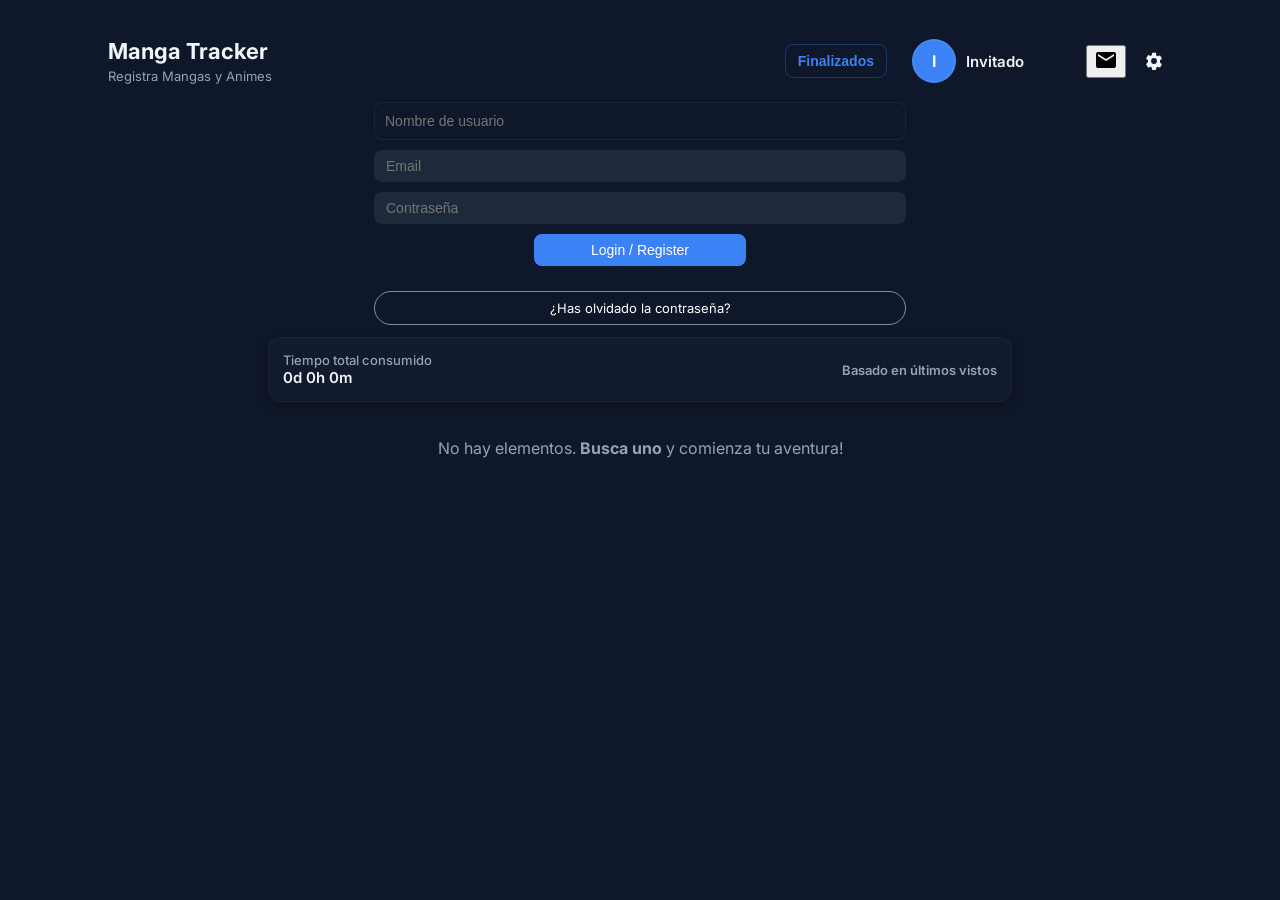
==== commit 8966b43f: "reser-password" ====
--- a/index.html
+++ b/index.html
@@ -38,6 +38,7 @@
 <!-- HTML -->
 </head>
 <body data-theme="dark">
+  <div id="tutorial-blocker" class="tutorial-blocker hidden"></div>
   <div class="app">
     <header class="app-header">
       <div class="brand">
@@ -104,7 +105,7 @@
 
             <div class="settings-divider"></div>
             <!-- TEMAS CLAROS -->
-            <div class="settings-section">
+            <div class="settings-section" id="theme-light">
               <h4>Claros</h4>
               <div class="theme-grid" id="theme-grid-light"></div>
             </div>
@@ -112,7 +113,7 @@
             <div class="settings-divider"></div>
 
             <!-- TEMAS OSCUROS -->
-            <div class="settings-section">
+            <div class="settings-section" id="theme-dark">
               <h4>Oscuros</h4>
               <div class="theme-grid" id="theme-grid-dark"></div>
             </div>
@@ -168,6 +169,7 @@
       <input type="email" id="email" placeholder="Email">
       <input type="password" id="password" placeholder="Contraseña">
       <button id="btn-login" class="btn primary">Login / Register</button>
+      <button id="btn-reset-password">¿Has olvidado la contraseña?</button>
     </div>
 
     <!-- desktop logged controls -->
@@ -440,5 +442,16 @@
 ></script>
 
 <script type="module" src="app.js"></script>
+<script type="module" src="tutorial.js"></script>
+<script src="https://cdn.jsdelivr.net/npm/canvas-confetti@1.6.0/dist/confetti.browser.min.js"></script>
+  <div id="tutorial-overlay" class="hidden">
+    <div id="tutorial-box">
+      <p id="tutorial-text"></p>
+      <div class="tutorial-actions">
+        <button id="next-step-btn" onclick="tutorial.nextStep()">Siguiente</button>
+        <button id="skip-btn"onclick="skipTutorial()">Saltar</button>
+      </div>
+    </div>
+  </div>
 </body>
 </html>
--- a/styles.css
+++ b/styles.css
@@ -72,7 +72,7 @@
   width: 44px;
   height: 44px;
   border-radius: 50%;
-  background: linear-gradient(135deg, #3b82f6, #2563eb);
+  background: linear-gradient(135deg, var(--accent-2), var(--accent-2));
   overflow: hidden;
   display: inline-flex;
   align-items: center;
@@ -154,7 +154,7 @@
   background: var(--card);
   transform: translateX(100%);
   transition: transform 0.3s ease;
-  z-index: 3000;
+  z-index: 30000 !important;
   display: flex;
   flex-direction: column;
 }
@@ -905,7 +905,7 @@
   display: flex;
   align-items: center;
   justify-content: center;
-  z-index: 2000;
+  z-index: 20002 !important;
   padding: 20px;
 }
 #finish-modal.hidden {
@@ -936,6 +936,8 @@
 #finish-confirm {
   background: var(--accent-2);
   color: white;
+  z-index: 20003 !important;
+  pointer-events: auto !important;
 }
 #finish-cancel {
   background: var(--card);
@@ -2130,3 +2132,130 @@
 #jikan-alert {
   box-shadow: 0 4px 6px -1px rgba(0, 0, 0, 0.1);
 }
+
+/* 1. Bloqueador que cubre toda la pantalla */
+.tutorial-blocker {
+  position: fixed;
+  top: 0;
+  left: 0;
+  width: 100vw;
+  height: 100vh;
+  z-index: 9998;
+  background: rgba(
+    0,
+    0,
+    0,
+    0.5
+  ); /* Un poco más oscuro para que el foco sea mejor */
+  pointer-events: none; /* Permitimos que los clics atraviesen el fondo... */
+}
+
+/* 2. Cuando el tutorial está activo, activamos el bloqueo y el puntero */
+.tutorial-active .tutorial-blocker {
+  display: block !important;
+  pointer-events: auto; /* ...pero aquí bloqueamos todo */
+}
+
+/* 3. Elemento destacado: quitamos el bloqueo de eventos */
+.tutorial-active .highlighted {
+  position: relative;
+  z-index: 9999 !important;
+  outline: 4px solid var(--accent-2); /* Asegúrate de que esta variable exista en tu :root */
+  pointer-events: auto; /* Permitimos clics solo en el elemento destacado */
+  box-shadow: 0 0 0 9999px rgba(0, 0, 0, 0.5); /* Crea el efecto "foco" profesional */
+}
+
+/* 4. Overlay del tutorial: Posicionamiento dinámico */
+#tutorial-overlay {
+  position: fixed;
+  z-index: 99999;
+  background: var(--card);
+  padding: 24px;
+  border-radius: 16px;
+  box-shadow: 0 12px 30px rgba(0, 0, 0, 0.15);
+  border: 1px solid rgba(0, 0, 0, 0.05);
+  max-width: 320px;
+  transition: all 0.3s cubic-bezier(0.25, 0.8, 0.25, 1);
+  display: flex;
+  flex-direction: column;
+  gap: 16px;
+}
+
+#tutorial-overlay.hidden {
+  display: none;
+}
+
+/* Asegura que el resaltado sea visible independientemente del tipo de elemento */
+.highlighted {
+  outline: 4px solid var(--accent) !important;
+  outline-offset: 2px !important;
+  position: relative !important;
+  z-index: 10005 !important;
+}
+#res-btn {
+  pointer-events: auto !important;
+  z-index: 30006 !important;
+}
+
+#tutorial-text {
+  font-family: "Segoe UI", Roboto, sans-serif;
+  color: var(--accent);
+  font-size: 15px;
+  line-height: 1.5;
+  margin: 0;
+}
+
+#next-step-btn, #skip-btn {
+  background-color: var(--accent-2); /* Un azul/violeta moderno */
+  color: var(--accent);
+  border: none;
+  padding: 10px 20px;
+  border-radius: 8px;
+  font-weight: 600;
+  cursor: pointer;
+  align-self: flex-end;
+}
+
+#skip-btn {
+  background-color: #0f172a00;
+}
+
+.tutorial-fade-in {
+  animation: fadeIn 0.4s ease-out;
+}
+
+@keyframes fadeIn {
+  from {
+    opacity: 0;
+    transform: translateY(10px);
+  }
+  to {
+    opacity: 1;
+    transform: translateY(0);
+  }
+}
+
+#btn-reset-password {
+    background: transparent;
+    color: #ffffff;
+    border: 1px solid rgba(255, 255, 255, 0.5); /* Borde blanco semi-transparente */
+    padding: 8px 15px;
+    border-radius: 20px; /* Bordes redondeados tipo cápsula */
+    font-size: 13px;
+    cursor: pointer;
+    transition: all 0.3s ease;
+    text-decoration: none;
+    display: inline-block;
+    margin-top: 15px;
+    font-family: inherit;
+}
+
+#btn-reset-password:hover {
+    background: rgba(255, 255, 255, 0.1); /* Brillo sutil al pasar el ratón */
+    border-color: #ffffff;
+    transform: translateY(-1px);
+}
+
+#btn-reset-password:active {
+    transform: translateY(0);
+}
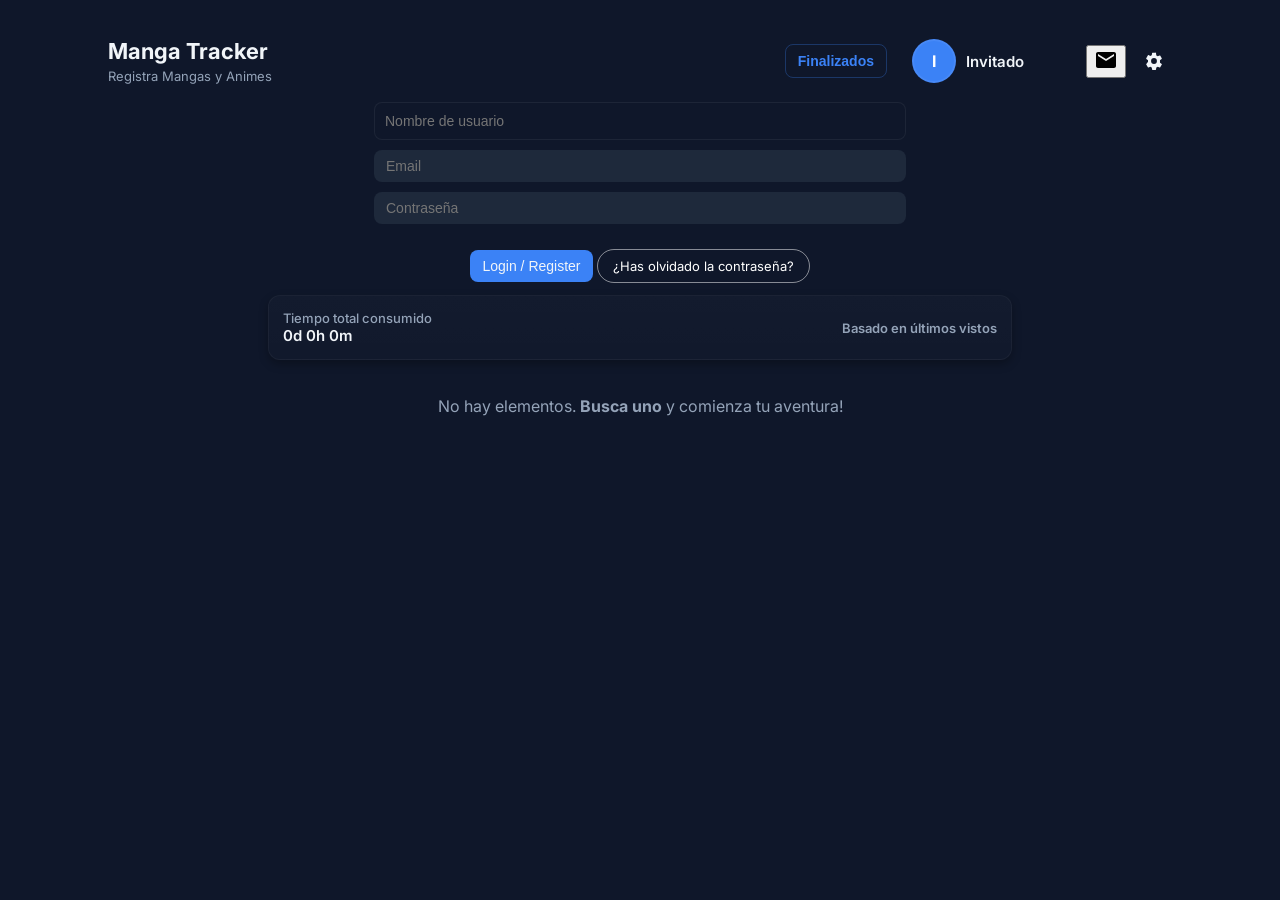
==== commit d45df185: "improving css" ====
--- a/index.html
+++ b/index.html
@@ -168,8 +168,10 @@
       <input type="text" id="username" placeholder="Nombre de usuario">
       <input type="email" id="email" placeholder="Email">
       <input type="password" id="password" placeholder="Contraseña">
-      <button id="btn-login" class="btn primary">Login / Register</button>
-      <button id="btn-reset-password">¿Has olvidado la contraseña?</button>
+      <div class="auth-action">
+        <button id="btn-login" class="btn primary">Login / Register</button>
+        <button id="btn-reset-password">¿Has olvidado la contraseña?</button>
+      </div>
     </div>
 
     <!-- desktop logged controls -->
--- a/styles.css
+++ b/styles.css
@@ -289,7 +289,6 @@
   align-items: center;
 }
 .controls input,
-.controls button,
 .controls select {
   padding: 8px 12px;
   border-radius: 8px;
@@ -2205,7 +2204,8 @@
   margin: 0;
 }
 
-#next-step-btn, #skip-btn {
+#next-step-btn,
+#skip-btn {
   background-color: var(--accent-2); /* Un azul/violeta moderno */
   color: var(--accent);
   border: none;
@@ -2235,27 +2235,45 @@
   }
 }
 
+.auth-actions {
+  display: flex;
+  width: 100%; /* Debe coincidir con el ancho de los inputs */
+  justify-content: space-between; /* Uno a cada punta */
+  gap: 10px;
+  margin-top: 5px;
+}
+
 #btn-reset-password {
-    background: transparent;
-    color: #ffffff;
-    border: 1px solid rgba(255, 255, 255, 0.5); /* Borde blanco semi-transparente */
-    padding: 8px 15px;
-    border-radius: 20px; /* Bordes redondeados tipo cápsula */
-    font-size: 13px;
-    cursor: pointer;
-    transition: all 0.3s ease;
-    text-decoration: none;
-    display: inline-block;
-    margin-top: 15px;
-    font-family: inherit;
+  background: transparent;
+  color: #ffffff;
+  border: 1px solid rgba(255, 255, 255, 0.5); /* Borde blanco semi-transparente */
+  padding: 8px 15px;
+  border-radius: 20px; /* Bordes redondeados tipo cápsula */
+  font-size: 13px;
+  cursor: pointer;
+  transition: all 0.3s ease;
+  text-decoration: none;
+  display: inline-block;
+  margin-top: 15px;
+  font-family: inherit;
 }
 
 #btn-reset-password:hover {
-    background: rgba(255, 255, 255, 0.1); /* Brillo sutil al pasar el ratón */
-    border-color: #ffffff;
-    transform: translateY(-1px);
+  background: rgba(255, 255, 255, 0.1); /* Brillo sutil al pasar el ratón */
+  border-color: #ffffff;
+  transform: translateY(-1px);
 }
 
 #btn-reset-password:active {
-    transform: translateY(0);
+  transform: translateY(0);
+}
+#btn-login {
+  flex-grow: 1;
+  width: auto;
+  background: var(--accent-2);
+  color: var(--accent);
+  padding: 8px 12px;
+  border-radius: 8px;
+  border: none;
+  font-size: 14px;
 }
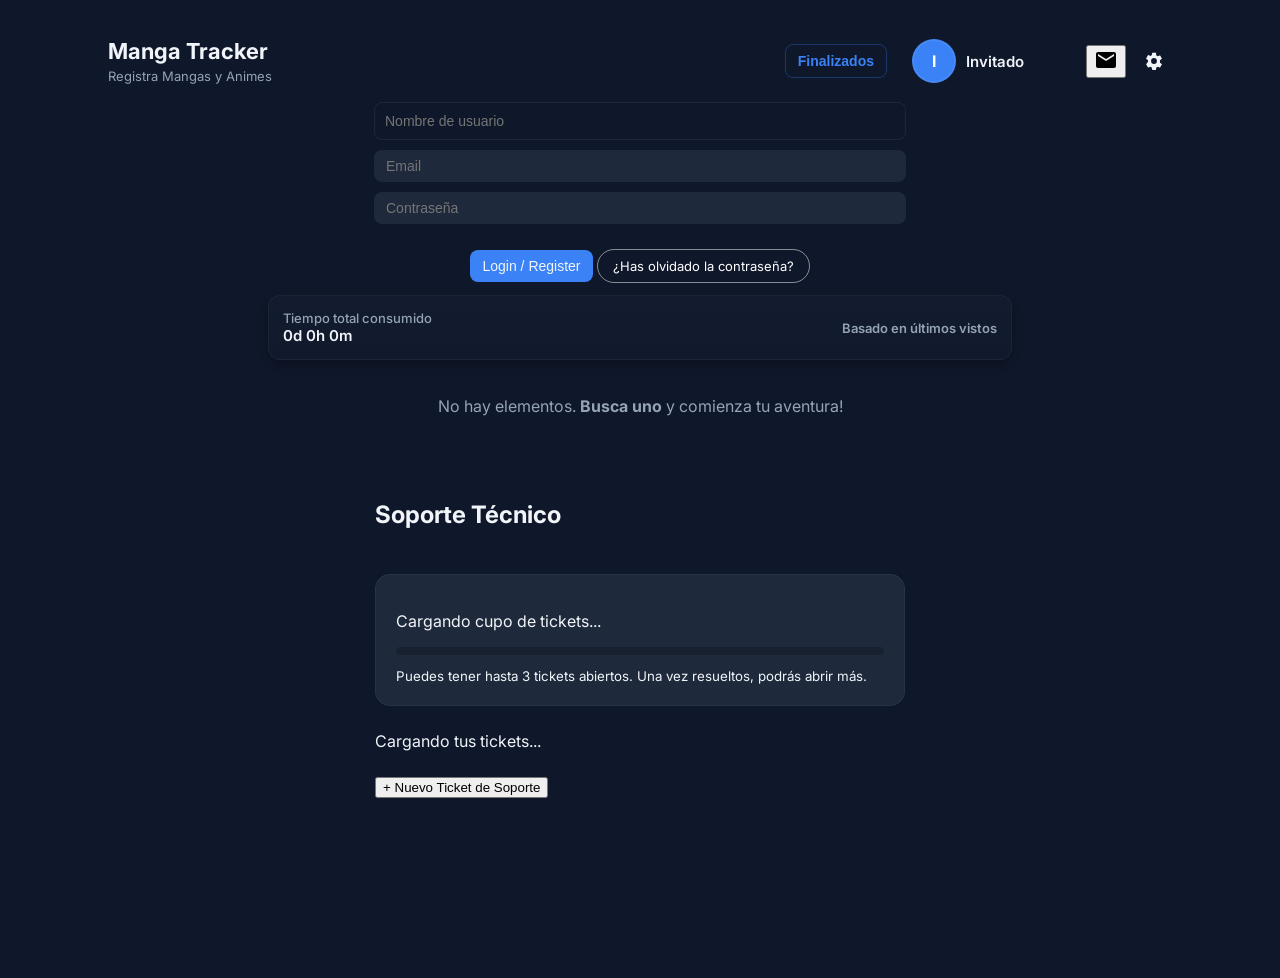
==== commit 81b27158: "SUPPORT PAGE" ====
--- a/index.html
+++ b/index.html
@@ -137,6 +137,17 @@
               <div class="label">Amigos</div>
             </div>
 
+            <div class="settings-divider"></div>
+
+            <div class="settings-section" id="s-goSupport">
+                <svg viewBox="0 0 24 24" fill="none" stroke="currentColor" stroke-width="2" stroke-linecap="round" stroke-linejoin="round" width="24" height="24">
+                    <path d="M3 18v-6a9 9 0 0 1 18 0v6"></path>
+                    <path d="M21 19a2 2 0 0 1-2 2h-1a2 2 0 0 1-2-2v-3a2 2 0 0 1 2-2h3z"></path>
+                    <path d="M3 19a2 2 0 0 0 2 2h1a2 2 0 0 0 2-2v-3a2 2 0 0 0-2-2H3z"></path>
+                </svg>
+                <div class="label">Soporte</div>
+            </div>
+
           </div>
 
           <!-- FOOTER -->
@@ -364,6 +375,48 @@
     </div>
   </div>
 
+<div class="support-view" id="support-view">
+  <div class="support-wrapper">
+    
+    <div class="support-header">
+      <h2>Soporte Técnico</h2>
+    </div>
+
+    <div class="support-info-card">
+      <p id="quota-status">Cargando cupo de tickets...</p>
+      <div class="quota-bar">
+        <div id="quota-fill" style="width: 0%"></div>
+      </div>
+      <small>Puedes tener hasta 3 tickets abiertos. Una vez resueltos, podrás abrir más.</small>
+    </div>
+
+    <div id="user-tickets-list" class="tickets-container">
+      <div class="loading-spinner">Cargando tus tickets...</div>
+    </div>
+
+    <div class="support-actions">
+      <button id="btn-show-form" class="btn-new-ticket">
+        <span>+</span> Nuevo Ticket de Soporte
+      </button>
+
+      <div id="ticket-form-container" class="ticket-form hidden">
+        <h3>Abrir nuevo ticket</h3>
+        <textarea id="support-msg" placeholder="Describe tu problema, duda o sugerencia con detalle..."></textarea>
+        <div class="form-actions">
+          <button id="btn-cancel-ticket" class="btn-secondary">Cancelar</button>
+          <button id="btn-send-ticket" class="btn-primary">Enviar Mensaje</button>
+        </div>
+      </div>
+    </div>
+
+    <div id="admin-view" class="admin-section hidden">
+      <div class="admin-separator">PANEL DE ADMINISTRADOR</div>
+      <div id="admin-tickets-list"></div>
+    </div>
+    
+  </div>
+</div>
+
   <!-- mobile bottom bar -->
   <div class="mobile-bar" id="mobile-bar" aria-hidden="true">
     <button class="mobile-btn" id="mobile-profile" title="Perfil" aria-label="Perfil" style="padding:0;border-radius:50%;">
--- a/styles.css
+++ b/styles.css
@@ -252,7 +252,8 @@
 }
 
 #s-goProfile,
-#s-goFriends {
+#s-goFriends,
+#s-goSupport {
   display: flex;
   justify-content: flex-start;
   align-items: center;
@@ -260,7 +261,8 @@
 }
 
 #s-goProfile,
-#s-goFriends {
+#s-goFriends,
+#s-goSupport {
   cursor: pointer;
 }
 
@@ -2276,4 +2278,138 @@
   border-radius: 8px;
   border: none;
   font-size: 14px;
+}
+
+/* ==========================================
+   VISTA DE SOPORTE (CORREGIDA Y CENTRADA)
+   ========================================== */
+
+/* Contenedor principal centrado */
+.support-wrapper {
+  max-width: 550px; /* Ancho máximo para que se vea bien en PC y móvil */
+  margin: 0 auto;
+  display: flex;
+  flex-direction: column;
+  gap: 25px; /* Espacio entre las cajitas */
+  padding: 10px;
+}
+
+.support-header {
+  display: flex;
+  align-items: center;
+  gap: 15px;
+}
+
+/* Bloque de Cuota (La barrita de 3 tickets) */
+.support-info-card {
+  background: var(--card);
+  padding: 20px;
+  border-radius: 15px;
+  border: 1px solid rgba(255,255,255,0.05);
+  box-shadow: var(--shadow);
+}
+
+.quota-bar {
+  width: 100%;
+  height: 8px;
+  background: rgba(0,0,0,0.2);
+  border-radius: 10px;
+  margin: 10px 0;
+  overflow: hidden;
+}
+
+#quota-fill {
+  height: 100%;
+  background: var(--accent-2);
+  transition: width 0.4s cubic-bezier(0.4, 0, 0.2, 1);
+}
+
+/* Tickets Individuales */
+.ticket-card {
+  background: var(--card);
+  border-radius: 12px;
+  padding: 15px;
+  margin-bottom: 15px;
+  border: 1px solid rgba(255,255,255,0.03);
+}
+
+/* Formulario */
+.ticket-form {
+  background: var(--card);
+  padding: 20px;
+  border-radius: 15px;
+  margin-top: 15px;
+  animation: slideIn 0.3s ease;
+}
+
+#support-msg {
+  width: 100%;
+  min-height: 100px;
+  background: var(--bg);
+  color: white;
+  border: 1px solid rgba(255,255,255,0.1);
+  border-radius: 10px;
+  padding: 12px;
+  margin: 15px 0;
+  font-family: inherit;
+  resize: none;
+}
+
+/* Panel Admin más separado */
+.admin-section {
+  margin-top: 50px;
+  padding: 20px;
+  background: rgba(255,255,255,0.02);
+  border-radius: 20px;
+  border: 1px dashed rgba(255,255,255,0.1);
+}
+
+.admin-separator {
+  text-align: center;
+  font-size: 11px;
+  color: var(--muted);
+  letter-spacing: 3px;
+  margin-bottom: 20px;
+}
+
+@keyframes slideIn {
+  from { opacity: 0; transform: translateY(10px); }
+  to { opacity: 1; transform: translateY(0); }
+}
+
+/* Ticket solucionado */
+.ticket-card.resolved {
+    border-left: 4px solid #10b981 !important; /* Verde esmeralda */
+    background: rgba(16, 185, 129, 0.05);
+}
+
+.badge.resolved {
+    background: #10b981;
+    color: white;
+}
+
+.admin-hidden {
+    display: none !important;
+}
+
+/* Ajuste para que el formulario no quede debajo de la barra móvil */
+.support-wrapper {
+    padding-bottom: 100px; /* Suficiente espacio para que la barra móvil no tape el botón Enviar */
+}
+
+/* El contenedor del formulario también necesita aire abajo */
+.ticket-form {
+    margin-bottom: 20px;
+}
+
+#support-view {
+    /* Esto permite que la página haga scroll suficiente para superar la barra móvil */
+    padding-bottom: 80px; 
+    overflow-y: auto;
+    -webkit-overflow-scrolling: touch;
+}
+
+/* Si tu barra móvil mide 60px, le damos 80px de margen al formulario */
+#ticket-form-container {
+    margin-bottom: 40px; 
 }
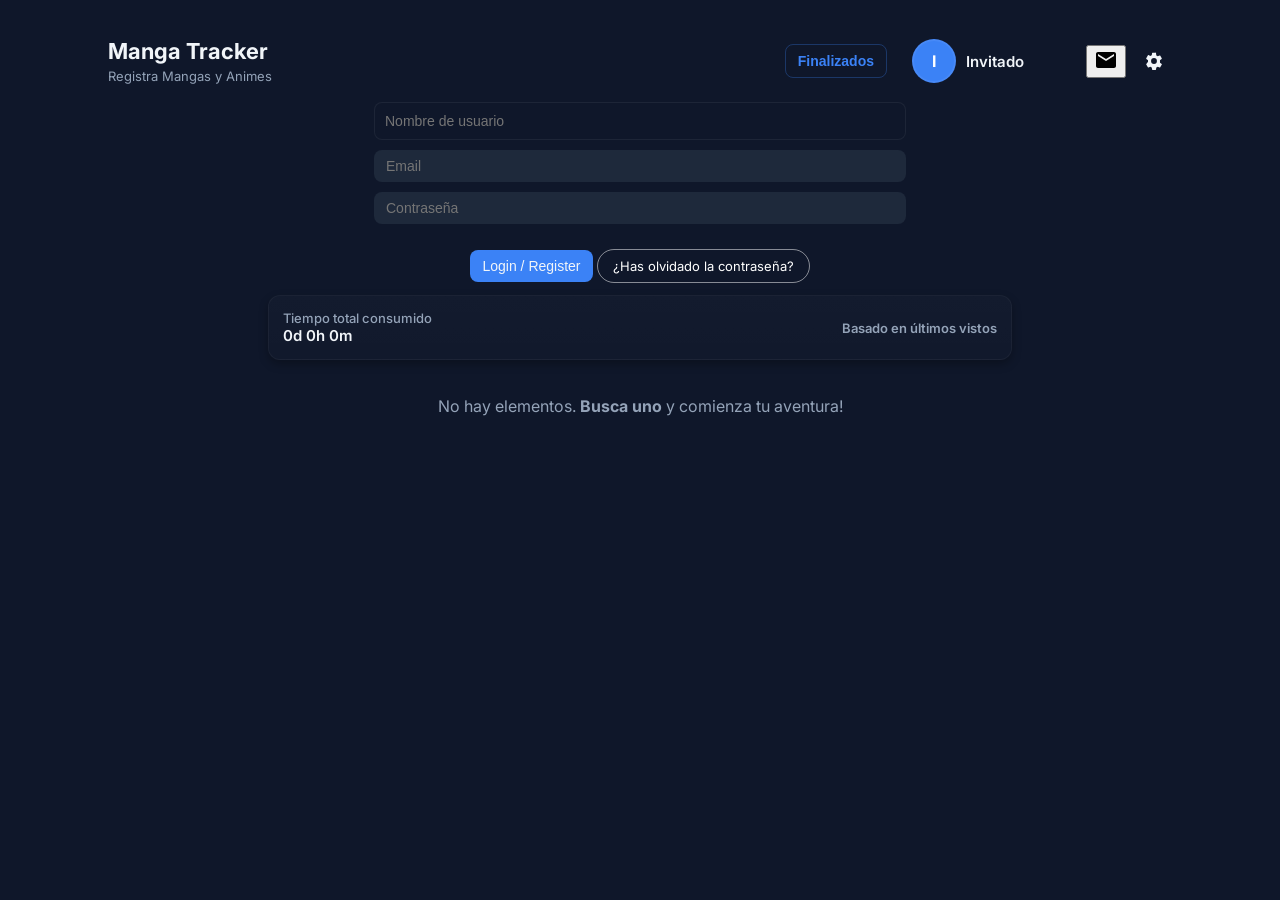
==== commit 92fbb2eb: "resolving the problem" ====
--- a/index.html
+++ b/index.html
@@ -375,7 +375,7 @@
     </div>
   </div>
 
-<div class="support-view" id="support-view">
+<div class="support-view hidden" id="support-view">
   <div class="support-wrapper">
     
     <div class="support-header">
